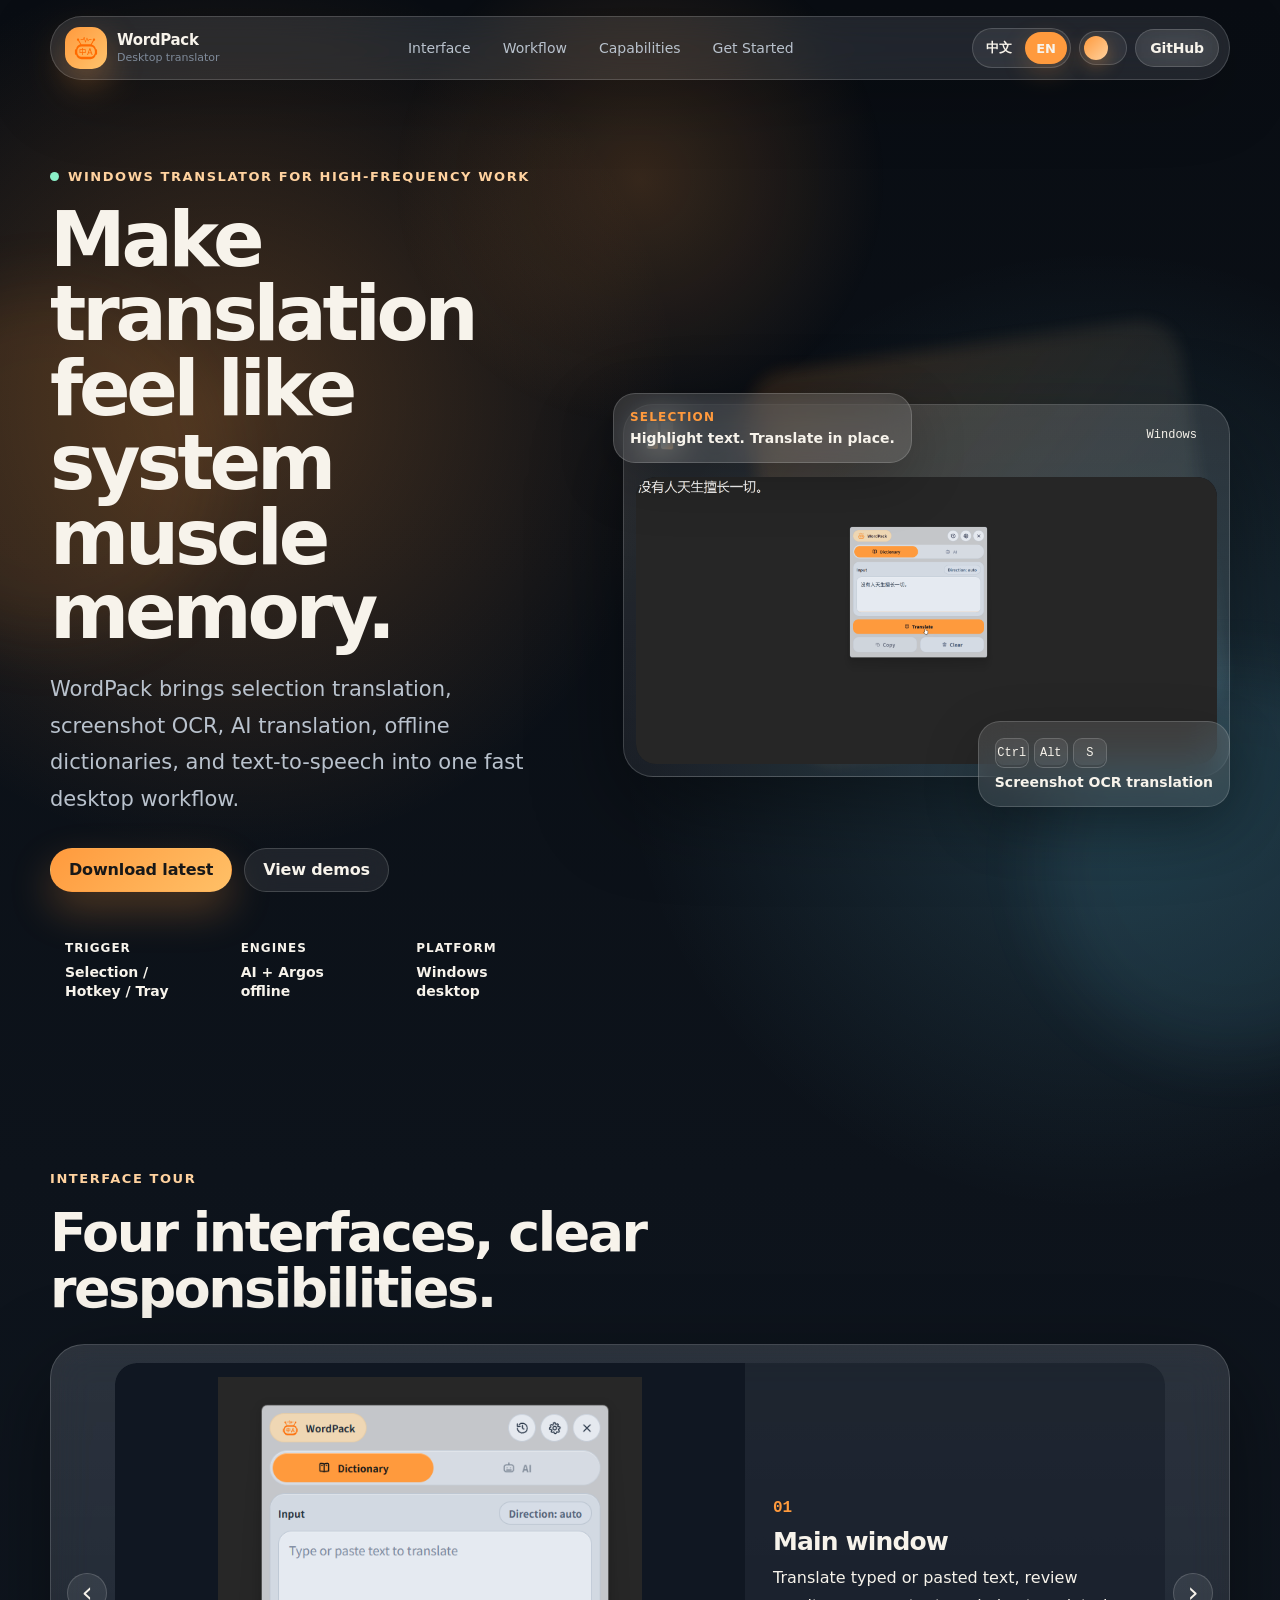
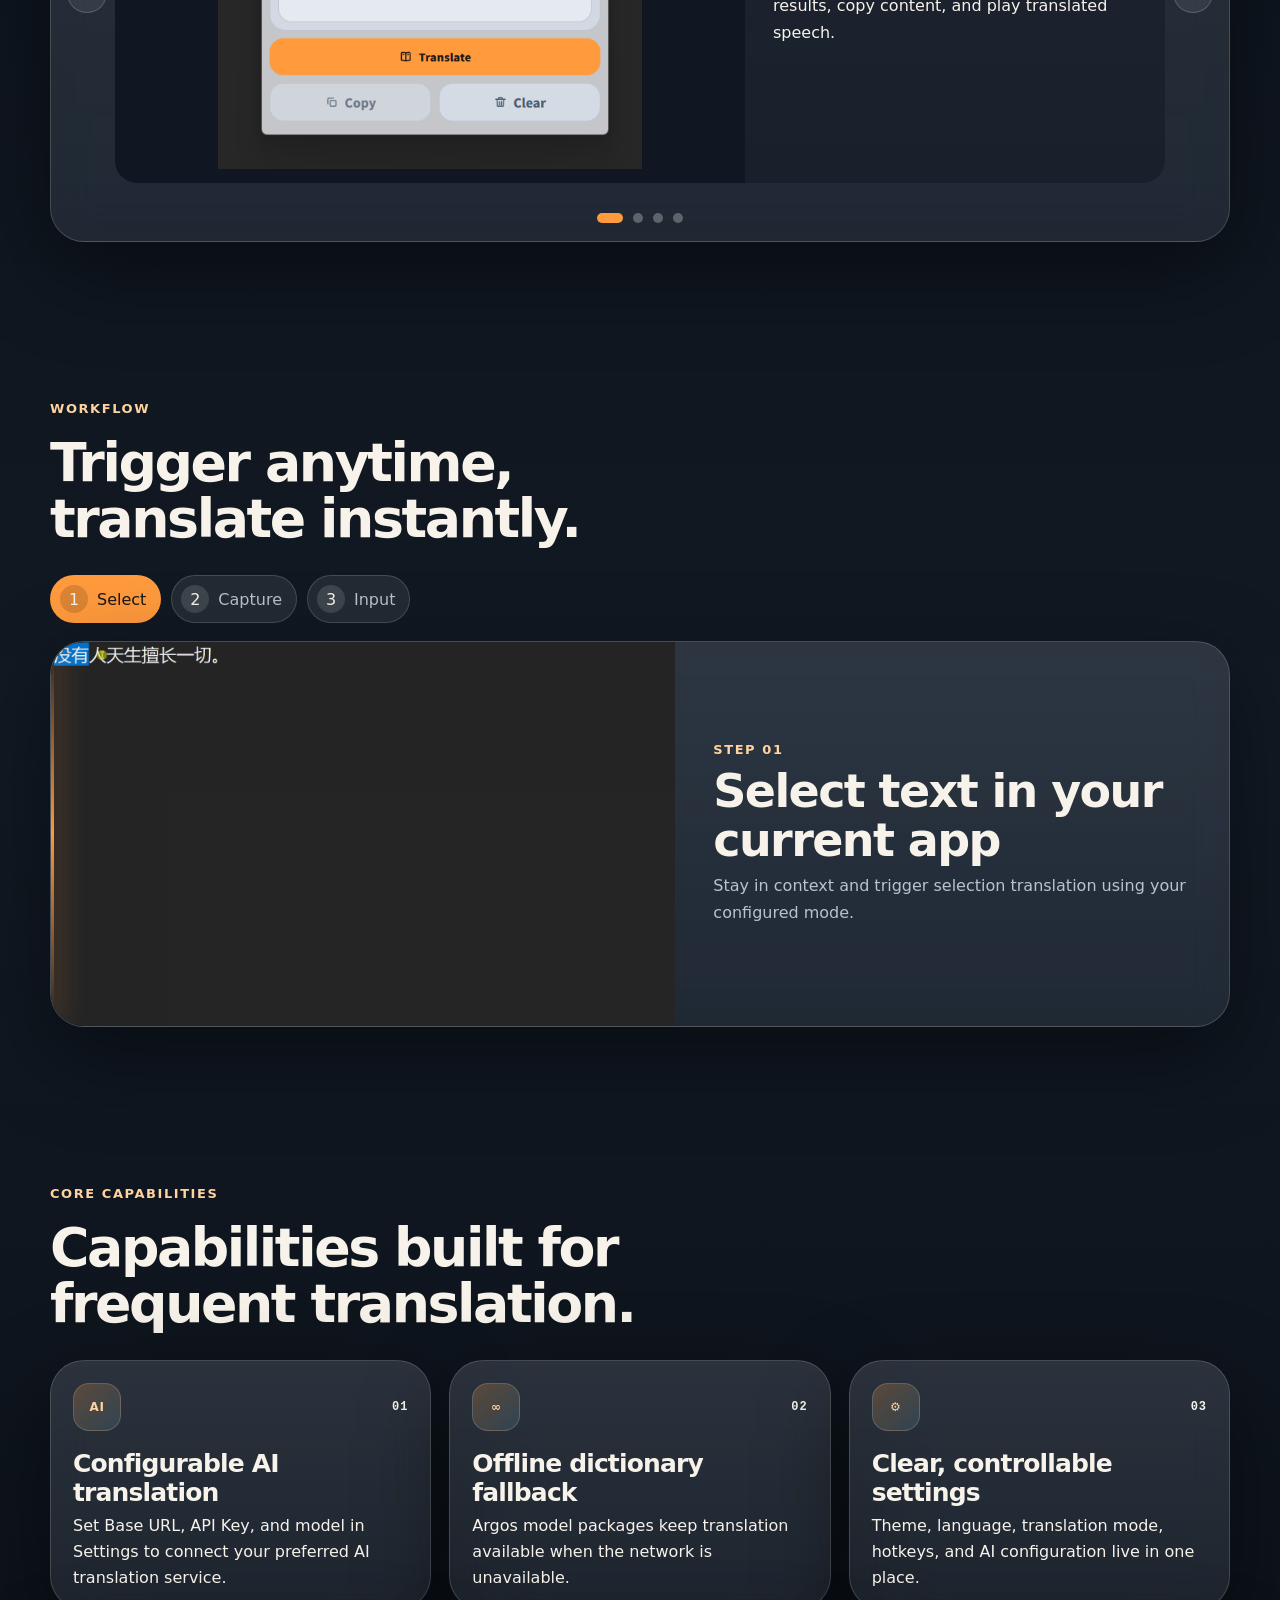
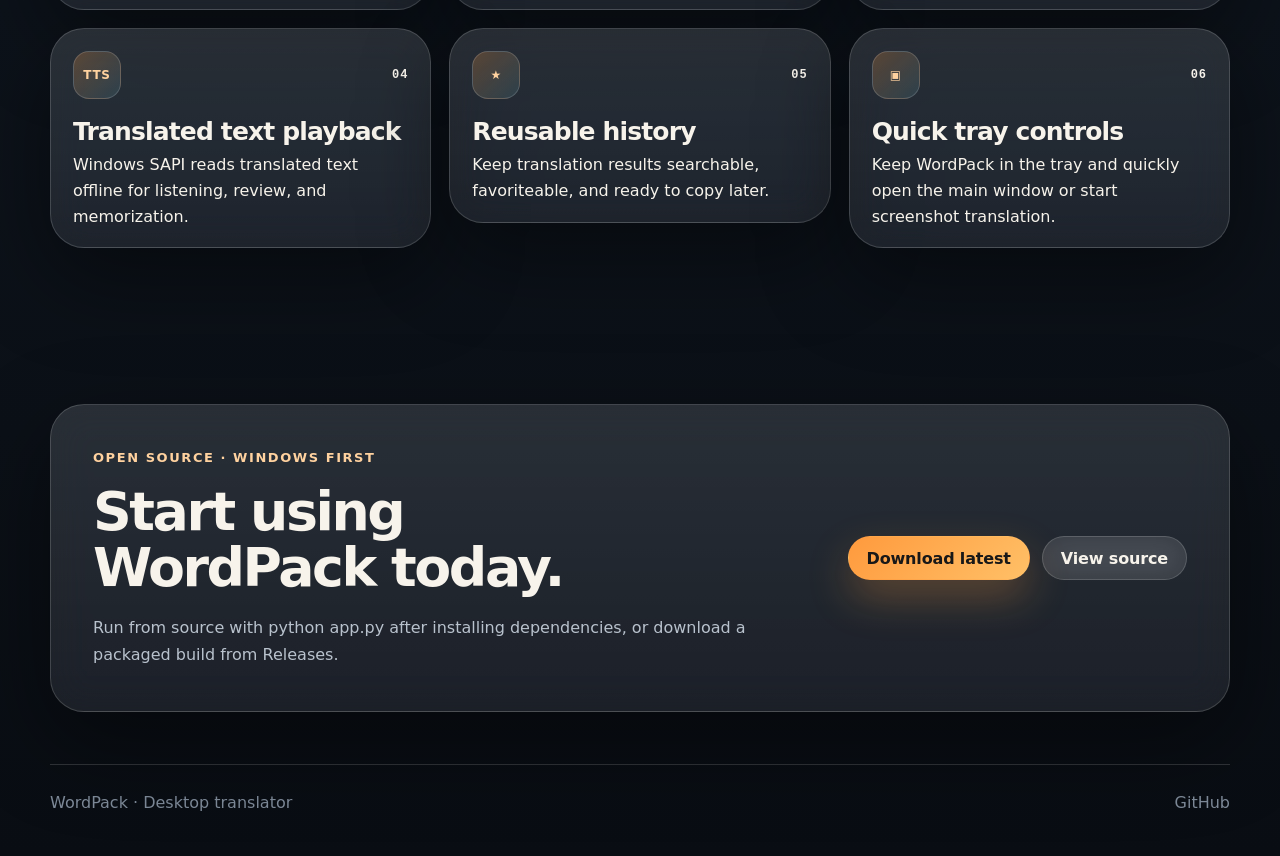
==== site/index.html @ af4aaa1e "feat: create site" ====
﻿<!DOCTYPE html>
<html lang="zh-CN">
  <head>
    <meta charset="UTF-8" />
    <meta name="viewport" content="width=device-width, initial-scale=1.0" />
    <meta name="description" content="WordPack 是一款为 Windows 高频使用场景打造的桌面翻译工具，支持划词、截图、AI、离线词典与语音播放。" />
    <title>WordPack 词小包｜Windows 高频翻译助手</title>
    <link rel="icon" href="./assets/app-icon.svg" type="image/svg+xml" />
    <link rel="stylesheet" href="./styles.css" />
  </head>
  <body>
    <div class="scroll-progress" aria-hidden="true"><span></span></div>
    <div class="ambient ambient-a" aria-hidden="true"></div>
    <div class="ambient ambient-b" aria-hidden="true"></div>
    <div class="cursor-glow" aria-hidden="true"></div>

    <header class="site-header" data-reveal>
      <a class="brand" href="#top" aria-label="WordPack home">
        <span class="brand-mark"><img src="./assets/app-icon.svg" alt="" /></span>
        <span class="brand-copy"><strong>WordPack</strong><small data-i18n="brand.subtitle">词小包</small></span>
      </a>
      <nav class="nav" aria-label="Primary navigation">
        <a href="#title-demo" data-i18n="nav.demo">演示</a>
        <a href="#title-workflow" data-i18n="nav.workflow">流程</a>
        <a href="#title-features" data-i18n="nav.features">功能</a>
        <a href="#title-download" data-i18n="nav.download">开始使用</a>
      </nav>
      <div class="header-actions">
        <div class="lang-switch" role="group" aria-label="Language switcher">
          <button class="lang-button active" type="button" data-lang="zh">中文</button>
          <button class="lang-button" type="button" data-lang="en">EN</button>
        </div>
        <button class="theme-toggle" type="button" aria-label="切换亮暗主题" aria-pressed="false"><span></span></button>
        <a class="button button-ghost" href="https://github.com/Gsource11/WordPack" target="_blank" rel="noreferrer">GitHub</a>
      </div>
    </header>

    <main id="top">
      <section class="hero section-shell">
        <div class="hero-copy" data-reveal>
          <div class="eyebrow"><span class="pulse-dot"></span><span data-i18n="hero.eyebrow">Windows 高频翻译助手</span></div>
          <h1 data-i18n="hero.title">把翻译变成系统级的肌肉记忆。</h1>
          <p class="hero-lead" data-i18n="hero.lead">WordPack 连接划词、截图 OCR、AI 翻译、离线词典和语音播放。无需打断当前工作流，在任何窗口里快速读懂外文内容。</p>
          <div class="hero-actions">
            <a class="button button-primary magnetic" href="https://github.com/Gsource11/WordPack/releases" target="_blank" rel="noreferrer" data-i18n="cta.download">下载最新版</a>
            <a class="button button-secondary magnetic" href="#title-demo" data-i18n="cta.demo">查看功能演示</a>
          </div>
          <dl class="hero-facts" aria-label="WordPack key facts">
            <div><dt data-i18n="hero.fact1.k">触发</dt><dd data-i18n="hero.fact1.v">划词 / 热键 / 托盘</dd></div>
            <div><dt data-i18n="hero.fact2.k">引擎</dt><dd data-i18n="hero.fact2.v">AI + Argos 离线</dd></div>
            <div><dt data-i18n="hero.fact3.k">平台</dt><dd data-i18n="hero.fact3.v">Windows 桌面</dd></div>
          </dl>
        </div>

        <div class="hero-stage windows-stage" data-reveal>
          <div class="windows-orbit" aria-hidden="true"></div>
          <article class="windows-device tilt-card" aria-label="WordPack Windows desktop preview">
            <div class="desktop-ribbon">
              <span class="win-mark" aria-hidden="true"><i></i><i></i><i></i><i></i></span>
              <em>Windows</em>
            </div>
            <div class="desktop-screen">
              <img src="./assets/demo-main-translate-en.gif" alt="WordPack input translation demo" data-i18n-attr="alt:images.mainTranslate" />
            </div>
          </article>
          <article class="floating-action action-select">
            <span data-i18n="hero.float1.k">Selection</span>
            <strong data-i18n="hero.float1.v">选中文字，就地翻译</strong>
          </article>
          <article class="floating-action action-capture">
            <div><kbd>Ctrl</kbd><kbd>Alt</kbd><kbd>S</kbd></div>
            <strong data-i18n="hero.float2.v">截图 OCR 翻译</strong>
          </article>
        </div>
      </section>

      <section id="demo" class="showcase section-shell">
        <div class="section-heading" data-reveal>
          <span class="eyebrow" data-i18n="demo.eyebrow">界面一览</span>
          <h2 id="title-demo" data-i18n="demo.title">四个界面，各司其职。</h2>
        </div>
        <div class="interface-carousel" data-reveal tabindex="0" aria-label="WordPack interface carousel">
          <button class="carousel-nav prev" type="button" aria-label="Previous slide">‹</button>
          <div class="carousel-viewport">
            <div class="carousel-track">
              <article class="carousel-slide">
                <img src="./assets/demo-main-en.png" alt="WordPack main window" data-i18n-attr="alt:images.mainWindow" loading="lazy" />
                <div class="interface-copy">
                  <span>01</span>
                  <h3 data-i18n="demo.main.title">主界面</h3>
                  <p data-i18n="demo.main.body">用于输入翻译、查看结果、复制内容和播放译文，是长文本处理的核心工作区。</p>
                </div>
              </article>
              <article class="carousel-slide">
                <img src="./assets/demo-history-en.png" alt="WordPack history window" data-i18n-attr="alt:images.history" loading="lazy" />
                <div class="interface-copy">
                  <span>02</span>
                  <h3 data-i18n="demo.history.title">历史界面</h3>
                  <p data-i18n="demo.history.body">保存已翻译内容，方便回看、收藏和复用。</p>
                </div>
              </article>
              <article class="carousel-slide">
                <img src="./assets/demo-settings-en.png" alt="WordPack settings panel" data-i18n-attr="alt:images.settings" loading="lazy" />
                <div class="interface-copy">
                  <span>03</span>
                  <h3 data-i18n="demo.settings.title">设置面板</h3>
                  <p data-i18n="demo.settings.body">集中管理主题、语言、热键、翻译模式和 AI 配置。</p>
                </div>
              </article>
              <article class="carousel-slide">
                <img src="./assets/demo-tray-en.png" alt="WordPack tray panel" data-i18n-attr="alt:images.tray" loading="lazy" />
                <div class="interface-copy">
                  <span>04</span>
                  <h3 data-i18n="demo.tray.title">托盘面板</h3>
                  <p data-i18n="demo.tray.body">常驻任务栏，提供主窗口、截图翻译和退出等快捷操作。</p>
                </div>
              </article>
            </div>
          </div>
          <button class="carousel-nav next" type="button" aria-label="Next slide">›</button>
          <div class="carousel-dots" role="tablist" aria-label="Interface slides">
            <button class="dot active" type="button" data-slide="0" aria-label="Slide 1"></button>
            <button class="dot" type="button" data-slide="1" aria-label="Slide 2"></button>
            <button class="dot" type="button" data-slide="2" aria-label="Slide 3"></button>
            <button class="dot" type="button" data-slide="3" aria-label="Slide 4"></button>
          </div>
        </div>
      </section>

      <section id="workflow" class="workflow section-shell">
        <div class="section-heading" data-reveal>
          <span class="eyebrow" data-i18n="workflow.eyebrow">工作流</span>
          <h2 id="title-workflow" data-i18n="workflow.title">随手触发，立即翻译。</h2>
        </div>
        <div class="timeline" data-reveal>
          <button class="step active" type="button" data-step="0"><span>1</span><strong data-i18n="workflow.step1">划词</strong></button>
          <button class="step" type="button" data-step="1"><span>2</span><strong data-i18n="workflow.step2">截图</strong></button>
          <button class="step" type="button" data-step="2"><span>3</span><strong data-i18n="workflow.step3">输入</strong></button>
        </div>
        <div class="workflow-panel" data-reveal>
          <div class="workflow-visual"><div class="scan-line"></div><img src="./assets/demo-selection-en.gif" alt="Selection translation workflow" data-i18n-attr="alt:images.selection" loading="lazy" /></div>
          <div class="workflow-copy" aria-live="polite">
            <span class="eyebrow">Step 01</span>
            <h3 data-i18n="workflow.cards.0.title">在当前应用里选中文本</h3>
            <p data-i18n="workflow.cards.0.body">保持阅读上下文不变，通过配置的方式触发划词翻译。</p>
          </div>
        </div>
      </section>

      <section id="features" class="features section-shell">
        <div class="section-heading compact" data-reveal>
          <span class="eyebrow" data-i18n="features.eyebrow">核心能力</span>
          <h2 id="title-features" data-i18n="features.title">高频翻译需要的能力，一次到位。</h2>
        </div>
        <div class="feature-grid">
          <article class="feature-tile" data-reveal>
            <div class="feature-top"><span class="icon-badge">AI</span><span class="feature-index">01</span></div>
            <h3 data-i18n="features.ai.title">可配置 AI 翻译</h3>
            <p data-i18n="features.ai.body">在设置中填写 Base URL、API Key 和模型，即可对接你偏好的 AI 翻译服务。</p>
          </article>
          <article class="feature-tile" data-reveal>
            <div class="feature-top"><span class="icon-badge">∞</span><span class="feature-index">02</span></div>
            <h3 data-i18n="features.offline.title">离线词典兜底</h3>
            <p data-i18n="features.offline.body">通过 Argos 模型包支持离线翻译，网络不可用时仍然可以继续阅读。</p>
          </article>
          <article class="feature-tile" data-reveal>
            <div class="feature-top"><span class="icon-badge">⚙</span><span class="feature-index">03</span></div>
            <h3 data-i18n="features.settings.title">设置项直观可控</h3>
            <p data-i18n="features.settings.body">主题、语言、翻译模式、热键和 AI 配置集中管理。</p>
          </article>
          <article class="feature-tile" data-reveal>
            <div class="feature-top"><span class="icon-badge">TTS</span><span class="feature-index">04</span></div>
            <h3 data-i18n="features.tts.title">译文语音播放</h3>
            <p data-i18n="features.tts.body">使用 Windows SAPI 离线朗读译文，帮助听读、复核和记忆。</p>
          </article>
          <article class="feature-tile" data-reveal>
            <div class="feature-top"><span class="icon-badge">★</span><span class="feature-index">05</span></div>
            <h3 data-i18n="features.history.title">历史记录可复用</h3>
            <p data-i18n="features.history.body">把翻译结果沉淀为可查找、可收藏、可复制的资料片段。</p>
          </article>
          <article class="feature-tile" data-reveal>
            <div class="feature-top"><span class="icon-badge">▣</span><span class="feature-index">06</span></div>
            <h3 data-i18n="features.tray.title">托盘快捷控制</h3>
            <p data-i18n="features.tray.body">常驻任务栏托盘，快速打开主窗口、截图翻译或调整使用状态。</p>
          </article>
        </div>
      </section>

      <section id="download" class="download section-shell" data-reveal>
        <div>
          <span class="eyebrow" data-i18n="download.eyebrow">开源 · Windows 优先</span>
          <h2 id="title-download" data-i18n="download.title">现在开始使用 WordPack。</h2>
          <p data-i18n="download.body">源码运行只需安装依赖并启动 python app.py；也可以在 Releases 中获取打包版本。</p>
        </div>
        <div class="download-actions">
          <a class="button button-primary magnetic" href="https://github.com/Gsource11/WordPack/releases" target="_blank" rel="noreferrer" data-i18n="cta.download">下载最新版</a>
          <a class="button button-secondary magnetic" href="https://github.com/Gsource11/WordPack" target="_blank" rel="noreferrer" data-i18n="cta.source">查看源码</a>
        </div>
      </section>
    </main>

    <footer class="site-footer">
      <span>WordPack · <span data-i18n="brand.subtitle">词小包</span></span>
      <a href="https://github.com/Gsource11/WordPack" target="_blank" rel="noreferrer">GitHub</a>
    </footer>

    <script src="./script.js"></script>
  </body>
</html>
---- site/styles.css ----
﻿:root {
  color-scheme: dark;
  --bg: #090d13;
  --bg-soft: #111923;
  --panel: rgba(255, 255, 255, 0.08);
  --panel-strong: rgba(255, 255, 255, 0.13);
  --stroke: rgba(255, 255, 255, 0.16);
  --stroke-strong: rgba(255, 255, 255, 0.28);
  --text: #f7f3eb;
  --muted: #b9c2cd;
  --subtle: #7f8b9a;
  --accent: #ff9a3d;
  --accent-2: #ffd29f;
  --cyan: #73dcff;
  --green: #8bf0c8;
  --shadow: 0 30px 90px rgba(0, 0, 0, 0.42);
  --radius-xl: 34px;
  --radius-lg: 24px;
  --radius-md: 18px;
  --font-ui: Inter, ui-sans-serif, system-ui, -apple-system, BlinkMacSystemFont, "Segoe UI", "PingFang SC", "Microsoft YaHei UI", sans-serif;
  --font-mono: "JetBrains Mono", "SFMono-Regular", Consolas, monospace;
}

body.theme-light {
  color-scheme: light;
  --bg: #f2f3f0;
  --bg-soft: #e8eef5;
  --panel: rgba(255, 255, 255, 0.78);
  --panel-strong: rgba(255, 255, 255, 0.94);
  --stroke: rgba(16, 24, 39, 0.12);
  --stroke-strong: rgba(16, 24, 39, 0.2);
  --text: #16202c;
  --muted: #526173;
  --subtle: #758295;
  --shadow: 0 30px 90px rgba(28, 42, 58, 0.18);
}

* { box-sizing: border-box; }
html { scroll-behavior: smooth; }
body {
  margin: 0;
  min-width: 320px;
  background:
    radial-gradient(circle at 18% 10%, rgba(255, 154, 61, 0.24), transparent 28rem),
    radial-gradient(circle at 86% 18%, rgba(115, 220, 255, 0.18), transparent 30rem),
    linear-gradient(180deg, var(--bg), var(--bg-soft) 58%, var(--bg));
  color: var(--text);
  font-family: var(--font-ui);
  overflow-x: hidden;
}

a { color: inherit; text-decoration: none; }
img { display: block; max-width: 100%; }
button { font: inherit; }
code, kbd { font-family: var(--font-mono); }

/* Avoid browser default tap flash on touch devices */
a, button {
  -webkit-tap-highlight-color: transparent;
}

.noise {
  position: fixed;
  inset: 0;
  pointer-events: none;
  z-index: 50;
  opacity: 0.12;
  background-image: url("data:image/svg+xml,%3Csvg viewBox='0 0 180 180' xmlns='http://www.w3.org/2000/svg'%3E%3Cfilter id='n'%3E%3CfeTurbulence type='fractalNoise' baseFrequency='.8' numOctaves='4' stitchTiles='stitch'/%3E%3C/filter%3E%3Crect width='180' height='180' filter='url(%23n)' opacity='.45'/%3E%3C/svg%3E");
  mix-blend-mode: overlay;
}

.cursor-glow {
  position: fixed;
  width: 32rem;
  height: 32rem;
  left: var(--x, 50%);
  top: var(--y, 20%);
  transform: translate(-50%, -50%);
  border-radius: 50%;
  background: radial-gradient(circle, rgba(255, 154, 61, 0.18), transparent 68%);
  pointer-events: none;
  z-index: -1;
  transition: opacity 180ms ease;
}

.site-header {
  position: sticky;
  top: 16px;
  z-index: 20;
  width: min(1180px, calc(100% - 32px));
  margin: 16px auto 0;
  padding: 10px;
  display: flex;
  align-items: center;
  justify-content: space-between;
  gap: 18px;
  border: 1px solid var(--stroke);
  border-radius: 999px;
  background: color-mix(in srgb, var(--panel-strong) 78%, transparent);
  box-shadow: 0 18px 70px rgba(0, 0, 0, 0.22);
  backdrop-filter: blur(22px) saturate(160%);
}

.brand, .header-actions, .nav, .trust-row, .hero-actions, .download-actions { display: flex; align-items: center; }
.brand { gap: 10px; padding: 0 10px 0 4px; }
.brand-mark {
  width: 42px;
  height: 42px;
  display: grid;
  place-items: center;
  border-radius: 15px;
  background: linear-gradient(135deg, var(--accent), #ffc46d);
  box-shadow: 0 14px 34px rgba(255, 154, 61, 0.34);
}
.brand-mark img { width: 28px; height: 28px; }
.brand-copy { display: grid; line-height: 1.05; }
.brand-copy strong { font-size: 15px; letter-spacing: -0.02em; }
.brand-copy small { color: var(--subtle); font-size: 11px; margin-top: 3px; }
.nav { gap: 4px; }
.nav a {
  padding: 10px 14px;
  border-radius: 999px;
  color: var(--muted);
  font-size: 14px;
  transition: color 180ms ease, background 180ms ease;
}
.nav a:hover { color: var(--text); background: var(--panel); }
.header-actions { gap: 8px; }

.theme-toggle {
  width: 48px;
  height: 34px;
  border: 1px solid var(--stroke);
  border-radius: 999px;
  background: var(--panel);
  cursor: pointer;
  padding: 4px;
}
.theme-toggle span {
  display: block;
  width: 24px;
  height: 24px;
  border-radius: 50%;
  background: linear-gradient(135deg, var(--accent), var(--accent-2));
  box-shadow: 0 6px 18px rgba(255, 154, 61, 0.35);
  transition: transform 260ms cubic-bezier(.2,.8,.2,1);
}
body.theme-light .theme-toggle span { transform: translateX(14px); }

.button {
  min-height: 44px;
  display: inline-flex;
  align-items: center;
  justify-content: center;
  gap: 8px;
  padding: 0 18px;
  border-radius: 999px;
  border: 1px solid var(--stroke);
  color: var(--text);
  font-weight: 750;
  letter-spacing: -0.01em;
  transition: transform 180ms ease, box-shadow 180ms ease, border-color 180ms ease, background 180ms ease;
}
.button:hover { transform: translateY(-2px); border-color: var(--stroke-strong); }
.button:focus-visible, .step:focus-visible, .theme-toggle:focus-visible { outline: 3px solid rgba(255, 154, 61, 0.42); outline-offset: 3px; }
.button-primary {
  background: linear-gradient(135deg, var(--accent), #ffc067);
  color: #181818;
  border-color: transparent;
  box-shadow: 0 18px 42px rgba(255, 154, 61, 0.28);
}
.button-secondary, .button-ghost { background: var(--panel); backdrop-filter: blur(16px); }
.button-ghost { min-height: 38px; padding-inline: 14px; font-size: 14px; }

.section-shell { width: min(1180px, calc(100% - 32px)); margin: 0 auto; }
.hero {
  min-height: calc(100vh - 76px);
  padding: 86px 0 74px;
  display: grid;
  grid-template-columns: minmax(0, 0.92fr) minmax(420px, 1.08fr);
  align-items: center;
  gap: 56px;
}
.eyebrow {
  display: inline-flex;
  align-items: center;
  gap: 9px;
  color: var(--accent-2);
  font-size: 13px;
  font-weight: 800;
  text-transform: uppercase;
  letter-spacing: 0.12em;
}
body.theme-light .eyebrow { color: #a75611; }
.pulse-dot {
  width: 9px;
  height: 9px;
  border-radius: 50%;
  background: var(--green);
  box-shadow: 0 0 0 0 rgba(139, 240, 200, 0.6);
  animation: pulse 2.1s infinite;
}
.hero h1, .section-heading h2, .download h2 {
  margin: 18px 0;
  font-size: clamp(44px, 8vw, 96px);
  line-height: 0.91;
  letter-spacing: -0.075em;
}
.hero-lead {
  max-width: 640px;
  color: var(--muted);
  font-size: clamp(17px, 2vw, 21px);
  line-height: 1.75;
}
.hero-actions { gap: 12px; margin-top: 30px; flex-wrap: wrap; }
.trust-row { gap: 10px; margin-top: 28px; flex-wrap: wrap; }
.trust-row span, .logo-strip span {
  color: var(--muted);
  border: 1px solid var(--stroke);
  border-radius: 999px;
  background: var(--panel);
  padding: 9px 13px;
  font-size: 13px;
}

.hero-stage { position: relative; min-height: 560px; perspective: 1400px; }
.product-window {
  position: relative;
  z-index: 2;
  overflow: hidden;
  border: 1px solid var(--stroke-strong);
  border-radius: 31px;
  background: rgba(12, 17, 24, 0.76);
  box-shadow: var(--shadow);
  transform-style: preserve-3d;
}
.window-bar {
  height: 46px;
  display: flex;
  align-items: center;
  gap: 8px;
  padding: 0 18px;
  border-bottom: 1px solid var(--stroke);
  background: color-mix(in srgb, var(--panel-strong) 65%, transparent);
}
.window-bar span { width: 10px; height: 10px; border-radius: 50%; background: #ff6b5f; }
.window-bar span:nth-child(2) { background: #ffd166; }
.window-bar span:nth-child(3) { background: #5de39a; }
.window-bar strong { margin-left: auto; color: var(--muted); font-size: 12px; letter-spacing: .08em; text-transform: uppercase; }
.product-window img { width: 100%; filter: saturate(1.08) contrast(1.02); }
.orb { position: absolute; border-radius: 50%; filter: blur(2px); opacity: .75; animation: float 7s ease-in-out infinite; }
.orb-one { width: 190px; height: 190px; right: -30px; top: 10px; background: radial-gradient(circle, var(--accent), transparent 65%); }
.orb-two { width: 240px; height: 240px; left: -60px; bottom: 30px; background: radial-gradient(circle, var(--cyan), transparent 65%); animation-delay: -2.4s; }
.floating-card {
  position: absolute;
  z-index: 3;
  max-width: 230px;
  padding: 16px;
  border: 1px solid var(--stroke);
  border-radius: 22px;
  background: color-mix(in srgb, var(--panel-strong) 82%, transparent);
  box-shadow: 0 18px 55px rgba(0, 0, 0, 0.24);
  backdrop-filter: blur(18px);
  animation: float 6s ease-in-out infinite;
}
.floating-card p { margin: 6px 0 0; color: var(--muted); font-size: 13px; line-height: 1.45; }
.card-selection { left: -18px; top: 70px; }
.card-hotkey { right: 8px; bottom: 52px; animation-delay: -1.8s; }
kbd {
  display: inline-grid;
  place-items: center;
  min-width: 34px;
  height: 30px;
  margin-right: 5px;
  border-radius: 9px;
  border: 1px solid var(--stroke);
  background: var(--panel);
  color: var(--text);
  font-size: 12px;
  box-shadow: inset 0 -2px 0 rgba(0,0,0,.16);
}

.logo-strip {
  display: flex;
  justify-content: center;
  gap: 12px;
  flex-wrap: wrap;
  padding: 8px 0 82px;
}

.showcase, .features, .workflow, .download { padding: 78px 0; }
.section-heading { max-width: 760px; margin-bottom: 28px; }
.section-heading.compact { max-width: 850px; }
.section-heading h2, .download h2 { font-size: clamp(34px, 5vw, 62px); line-height: .98; letter-spacing: -0.055em; }

.demo-grid {
  display: grid;
  grid-template-columns: 1.12fr .88fr;
  gap: 18px;
}
.demo-card, .bento-card, .workflow-panel, .download {
  border: 1px solid var(--stroke);
  border-radius: var(--radius-xl);
  background: linear-gradient(180deg, var(--panel-strong), var(--panel));
  box-shadow: var(--shadow);
  backdrop-filter: blur(20px) saturate(140%);
}
.demo-card {
  min-height: 360px;
  overflow: hidden;
  display: flex;
  flex-direction: column;
}
.demo-card.large { grid-row: span 2; }
.demo-copy { padding: 26px; }
.demo-copy span { color: var(--accent); font-family: var(--font-mono); font-weight: 900; }
.demo-copy h3, .bento-card h3, .workflow-copy h3 { margin: 10px 0 8px; font-size: 25px; letter-spacing: -0.035em; }
.demo-copy p, .bento-card p, .workflow-copy p, .download p { color: var(--muted); line-height: 1.7; margin: 0; }
.demo-card img { margin-top: auto; width: 100%; border-top: 1px solid var(--stroke); }
.demo-card:not(.large) img { min-height: 170px; object-fit: cover; object-position: top left; }

.bento-grid {
  display: grid;
  grid-template-columns: repeat(4, 1fr);
  gap: 18px;
}
.bento-card {
  min-height: 260px;
  padding: 26px;
  position: relative;
  overflow: hidden;
  transition: transform 240ms ease, border-color 240ms ease;
}
.bento-card:hover { transform: translateY(-5px); border-color: rgba(255, 154, 61, .42); }
.bento-card::after {
  content: "";
  position: absolute;
  inset: auto -24px -50px auto;
  width: 150px;
  height: 150px;
  border-radius: 50%;
  background: radial-gradient(circle, rgba(255,154,61,.22), transparent 68%);
}
.accent-card, .image-card, .wide { grid-column: span 2; }
.tall { grid-row: span 2; }
.wide { min-height: 220px; }
.icon-badge {
  width: 48px;
  height: 48px;
  display: inline-grid;
  place-items: center;
  border-radius: 16px;
  background: linear-gradient(135deg, rgba(255,154,61,.24), rgba(115,220,255,.12));
  color: var(--accent-2);
  border: 1px solid var(--stroke);
  font-weight: 900;
}
.image-card { padding: 0; display: grid; grid-template-columns: 1.2fr .8fr; align-items: center; }
.image-card img { height: 100%; object-fit: cover; border-right: 1px solid var(--stroke); }
.image-card div { padding: 26px; }
.key-stack { position: absolute; left: 26px; bottom: 26px; display: flex; flex-wrap: wrap; gap: 8px; }

.timeline { display: flex; gap: 10px; flex-wrap: wrap; margin-bottom: 18px; }
.step {
  border: 1px solid var(--stroke);
  background: var(--panel);
  color: var(--muted);
  border-radius: 999px;
  padding: 9px 14px 9px 9px;
  cursor: pointer;
  display: inline-flex;
  align-items: center;
  gap: 9px;
  transition: color 180ms ease, background 180ms ease, transform 180ms ease;
}
.step:hover { transform: translateY(-2px); color: var(--text); }
.step span { width: 28px; height: 28px; display: grid; place-items: center; border-radius: 50%; background: var(--panel-strong); color: var(--text); }
.step.active { color: #181818; background: var(--accent); border-color: transparent; }
.step.active span { background: rgba(0,0,0,.14); }
.workflow-panel { display: grid; grid-template-columns: 1fr .8fr; overflow: hidden; }
.workflow-visual { position: relative; min-height: 380px; background: #101722; overflow: hidden; }
.workflow-visual img { width: 100%; height: 100%; object-fit: cover; opacity: .94; }
.scan-line {
  position: absolute;
  z-index: 2;
  inset: 0 auto 0 0;
  width: 3px;
  background: linear-gradient(180deg, transparent, var(--accent), transparent);
  box-shadow: 0 0 28px var(--accent);
  animation: scan 3.4s ease-in-out infinite;
}
.workflow-copy { padding: 38px; align-self: center; }
.workflow-copy h3 { font-size: clamp(28px, 4vw, 46px); line-height: 1.05; }
.workflow-copy.is-changing { animation: softIn 360ms ease both; }

.download {
  display: flex;
  align-items: center;
  justify-content: space-between;
  gap: 28px;
  padding: 42px;
  margin-bottom: 52px;
}
.download.section-shell { margin-top: 78px; }
.download > div:first-child { max-width: 720px; }
.download-actions { gap: 12px; flex-wrap: wrap; justify-content: flex-end; }
@media (max-width: 720px) { .download.section-shell { margin-top: 58px; } }
.site-footer {
  width: min(1180px, calc(100% - 32px));
  margin: 0 auto;
  padding: 28px 0 44px;
  display: flex;
  justify-content: space-between;
  color: var(--subtle);
  border-top: 1px solid var(--stroke);
}

[data-reveal] { opacity: 0; transform: translateY(24px); transition: opacity 700ms ease, transform 700ms cubic-bezier(.2,.8,.2,1); }
[data-reveal].is-visible { opacity: 1; transform: translateY(0); }

@keyframes pulse { 70% { box-shadow: 0 0 0 12px rgba(139,240,200,0); } 100% { box-shadow: 0 0 0 0 rgba(139,240,200,0); } }
@keyframes float { 50% { transform: translate3d(0, -16px, 0); } }
@keyframes scan { 0%, 100% { transform: translateX(14px); opacity: .45; } 50% { transform: translateX(620px); opacity: 1; } }
@keyframes softIn { from { opacity: .35; transform: translateY(8px); } to { opacity: 1; transform: translateY(0); } }

@media (max-width: 980px) {
  .nav { display: none; }
  .hero { grid-template-columns: 1fr; padding-top: 58px; }
  .hero-stage { min-height: auto; }
  .demo-grid, .workflow-panel { grid-template-columns: 1fr; }
  .bento-grid { grid-template-columns: repeat(2, 1fr); }
  .download { align-items: flex-start; flex-direction: column; }
}

@media (max-width: 680px) {
  .site-header { top: 8px; width: calc(100% - 18px); border-radius: 24px; }
  .brand-copy small, .button-ghost { display: none; }
  .hero { padding-top: 44px; gap: 28px; }
  .hero h1 { font-size: clamp(42px, 15vw, 64px); }
  .floating-card { position: relative; inset: auto; margin-top: 12px; max-width: none; }
  .hero-stage { display: grid; }
  .card-selection { order: 2; }
  .card-hotkey { order: 3; }
  .bento-grid { grid-template-columns: 1fr; }
  .accent-card, .image-card, .wide, .tall { grid-column: auto; grid-row: auto; }
  .image-card { grid-template-columns: 1fr; }
  .image-card img { border-right: 0; border-bottom: 1px solid var(--stroke); }
  .download { padding: 26px; }
  .site-footer { flex-direction: column; gap: 10px; }
}

@media (prefers-reduced-motion: reduce) {
  *, *::before, *::after { animation-duration: .001ms !important; animation-iteration-count: 1 !important; scroll-behavior: auto !important; transition-duration: .001ms !important; }
  .cursor-glow { display: none; }
}

/* Refined bilingual site layer */
.ambient{position:fixed;z-index:-2;border-radius:999px;filter:blur(34px);opacity:.62;pointer-events:none}.ambient-a{width:22rem;height:22rem;left:-8rem;top:18rem;background:rgba(255,154,61,.18)}.ambient-b{width:24rem;height:24rem;right:-9rem;top:42rem;background:rgba(114,215,255,.14)}
.lang-switch{display:flex;gap:3px;padding:3px;border:1px solid var(--stroke-soft,var(--stroke));border-radius:999px;background:var(--panel-muted,var(--panel))}.lang-button{min-width:42px;height:32px;padding:0 10px;border:0;border-radius:999px;background:transparent;color:var(--text-2);font-size:13px;font-weight:800;cursor:pointer}.lang-button.active{background:var(--accent);color:var(--accent-text);box-shadow:0 8px 24px rgba(255,154,61,.22)}
.hero-facts{margin:34px 0 0;display:grid;grid-template-columns:repeat(3,minmax(0,1fr));gap:10px}.hero-facts div{min-height:82px;padding:15px;border:1px solid var(--stroke-soft);border-radius:18px;background:var(--panel-muted)}.hero-facts dt{color:var(--text-3);font-size:12px;font-weight:850;text-transform:uppercase;letter-spacing:.08em}.hero-facts dd{margin:8px 0 0;color:var(--text-1);font-size:14px;font-weight:800;line-height:1.35}
.mini-panel{position:absolute;z-index:3;display:grid;gap:6px;padding:16px;border:1px solid var(--stroke);border-radius:22px;background:color-mix(in srgb,var(--panel-strong) 88%,transparent);box-shadow:0 18px 55px rgba(0,0,0,.22);backdrop-filter:blur(18px);animation:float 6s ease-in-out infinite}.mini-panel span{color:var(--accent);font-size:12px;font-weight:900;letter-spacing:.1em;text-transform:uppercase}.mini-panel strong{font-size:14px}.mini-selection{left:-18px;top:64px}.mini-hotkey{right:8px;bottom:42px;animation-delay:-1.7s}
.demo-grid{grid-template-columns:minmax(0,1.08fr) minmax(0,.92fr);grid-template-areas:"selection screenshot" "selection input"}.selection-demo{grid-area:selection}.screenshot-demo{grid-area:screenshot}.input-demo{grid-area:input}.demo-card:not(.selection-demo) img{min-height:172px;object-fit:cover;object-position:top left}
.step strong{font:inherit}.workflow-visual img{object-position:top left}.section-heading h2{max-width:13.5ch}.hero h1{max-width:10.8ch}.site-header{backdrop-filter:blur(22px) saturate(155%)}
@media (max-width:720px){.brand-copy small,.button-ghost,.theme-toggle{display:none}.hero-facts{grid-template-columns:1fr}.mini-panel{position:relative;inset:auto;margin-top:12px}.hero-stage{display:grid}.mini-selection{order:2}.mini-hotkey{order:3}.header-actions{margin-left:auto}.lang-button{min-width:38px}.workflow-visual{min-height:300px}}

/* Product-grade section refinements */
.demo-grid{align-items:stretch}.demo-card{min-height:0}.selection-demo{display:grid;grid-template-rows:auto 1fr}.selection-demo .demo-copy{padding-bottom:18px}.selection-demo img{height:100%;min-height:0;object-fit:cover;object-position:top left}.demo-card:not(.selection-demo){display:grid;grid-template-columns:minmax(220px,.92fr) minmax(240px,1.08fr);align-items:stretch}.demo-card:not(.selection-demo) .demo-copy{display:flex;flex-direction:column;justify-content:center}.demo-card:not(.selection-demo) img{height:100%;min-height:260px;border-top:0;border-left:1px solid var(--stroke);object-fit:cover;object-position:top left}
.feature-grid{display:grid;grid-template-columns:repeat(3,minmax(0,1fr));gap:18px}.feature-tile{min-height:270px;padding:26px;display:flex;flex-direction:column;align-items:stretch;border:1px solid var(--stroke);border-radius:var(--radius-xl);background:linear-gradient(180deg,var(--panel-strong),var(--panel));box-shadow:var(--shadow);backdrop-filter:blur(20px) saturate(140%);transition:transform 220ms ease,border-color 220ms ease}.feature-tile:hover{transform:translateY(-4px);border-color:rgba(255,154,61,.38)}.feature-top{display:flex;align-items:center;justify-content:space-between;margin-bottom:auto}.feature-index{font-family:var(--font-mono);font-size:12px;font-weight:900;color:var(--text-3);letter-spacing:.08em}.feature-tile h3{margin:34px 0 10px;font-size:25px;letter-spacing:-.034em}.feature-tile p{margin:0;color:var(--text-2);line-height:1.72}.feature-tile .icon-badge{margin:0}
.workflow-visual img{object-fit:contain;background:#101722}.workflow-panel{align-items:stretch}.workflow-copy{min-height:360px;display:flex;flex-direction:column;justify-content:center}
@media (max-width:1020px){.demo-card:not(.selection-demo){grid-template-columns:1fr}.demo-card:not(.selection-demo) img{border-left:0;border-top:1px solid var(--stroke)}.selection-demo img{height:auto}.feature-grid{grid-template-columns:repeat(2,minmax(0,1fr))}.workflow-copy{min-height:auto}}
@media (max-width:720px){.feature-grid{grid-template-columns:1fr}.feature-tile{min-height:230px}.demo-card:not(.selection-demo) img{min-height:210px}}

/* Interface carousel + feature spacing refinement */
.interface-carousel{position:relative;border:1px solid var(--stroke);border-radius:var(--radius-xl);background:linear-gradient(180deg,var(--panel-strong),var(--panel));box-shadow:var(--shadow);backdrop-filter:blur(20px) saturate(140%);padding:18px 64px 58px;overflow:hidden}
.carousel-viewport{overflow:hidden;border-radius:22px}
.carousel-track{display:flex;transition:transform 420ms cubic-bezier(.2,.8,.2,1);will-change:transform}
.carousel-slide{min-width:100%;display:grid;grid-template-columns:minmax(0,1.2fr) minmax(300px,.8fr);align-items:stretch;background:rgba(16,23,34,.42);border:1px solid var(--stroke-soft);border-radius:22px;overflow:hidden}
.carousel-slide img{width:100%;height:100%;min-height:360px;object-fit:cover;object-position:top left}
.carousel-slide .interface-copy{display:flex;flex-direction:column;justify-content:center;padding:28px}
.carousel-nav{position:absolute;top:50%;transform:translateY(-50%);width:40px;height:40px;border-radius:50%;border:1px solid var(--stroke);background:var(--panel);color:var(--text);font-size:28px;line-height:1;display:grid;place-items:center;cursor:pointer;z-index:2}
.carousel-nav.prev{left:16px}
.carousel-nav.next{right:16px}
.carousel-nav:hover{border-color:var(--stroke-strong);background:var(--panel-strong)}
.carousel-dots{position:absolute;left:0;right:0;bottom:18px;display:flex;justify-content:center;gap:10px}
.carousel-dots .dot{width:10px;height:10px;border-radius:50%;border:0;background:rgba(255,255,255,.28);cursor:pointer;padding:0}
.carousel-dots .dot.active{width:26px;border-radius:999px;background:var(--accent)}
body.theme-light .carousel-dots .dot{background:rgba(22,32,44,.35);box-shadow:0 0 0 1px rgba(22,32,44,.12)}
body.theme-light .carousel-dots .dot.active{background:#ff9a3d;box-shadow:0 0 0 1px rgba(130,74,20,.35),0 0 0 3px rgba(255,154,61,.2)}

.feature-top{margin-bottom:12px}
.feature-tile h3{margin:10px 0 8px}

@media (max-width:1020px){
  .interface-carousel{padding:16px 54px 52px}
  .carousel-slide{grid-template-columns:1fr}
  .carousel-slide img{min-height:290px;max-height:360px}
}

@media (max-width:720px){
  .interface-carousel{padding:12px 44px 48px}
  .carousel-slide img{min-height:220px;max-height:300px}
  .carousel-slide .interface-copy{padding:18px}
  .carousel-nav{width:34px;height:34px;font-size:24px}
  .carousel-nav.prev{left:8px}
  .carousel-nav.next{right:8px}
}


/* Advanced reading rhythm and Windows-first hero */
:root{--hero-title:clamp(42px,6vw,76px);--section-title:clamp(30px,4.2vw,54px);--scroll-ease:cubic-bezier(.2,.8,.2,1)}
html{scroll-padding-top:96px}.scroll-progress{position:fixed;top:0;left:0;right:0;height:3px;z-index:60;background:transparent}.scroll-progress span{display:block;width:100%;height:100%;transform:scaleX(0);transform-origin:left;background:linear-gradient(90deg,var(--accent),#ffd29f,var(--cyan));box-shadow:0 0 24px rgba(255,154,61,.45);will-change:transform}
.hero{position:relative}.hero h1{font-size:var(--hero-title);line-height:.98;letter-spacing:-.055em;max-width:11.5ch}.section-heading h2,.download h2{font-size:var(--section-title);line-height:1.04;letter-spacing:-.045em;max-width:16ch}.hero-lead{max-width:620px}
.section-heading h2[id],.download h2[id]{scroll-margin-top:120px}
.windows-stage{min-height:560px;display:grid;align-items:center}.windows-orbit{position:absolute;inset:6% 4% auto auto;width:72%;aspect-ratio:1.1;border-radius:42px;background:linear-gradient(135deg,rgba(255,154,61,.2),rgba(114,215,255,.1));filter:blur(8px);opacity:.75;transform:rotate(-8deg)}.windows-device{position:relative;z-index:2;overflow:hidden;border:1px solid var(--stroke);border-radius:30px;background:linear-gradient(180deg,rgba(255,255,255,.12),rgba(255,255,255,.06));box-shadow:var(--shadow);padding:12px;transition:transform 240ms var(--scroll-ease)}.desktop-ribbon{height:48px;display:flex;align-items:center;gap:12px;padding:0 10px 12px;border-bottom:1px solid var(--stroke-soft);color:var(--text-2)}.desktop-ribbon strong{font-size:13px;letter-spacing:.02em}.desktop-ribbon em{margin-left:auto;font-style:normal;font-family:var(--font-mono);font-size:12px;color:var(--text-3);padding:7px 10px;border:1px solid var(--stroke-soft);border-radius:999px;background:var(--panel-muted)}.win-mark{width:27px;height:27px;display:grid;grid-template-columns:1fr 1fr;gap:3px;transform:perspective(80px) rotateY(-12deg)}.win-mark i{display:block;background:linear-gradient(135deg,#4fb7ff,#ff9a3d);border-radius:2px}.desktop-screen{overflow:hidden;border-radius:20px;margin-top:12px;background:#101722}.desktop-screen img{width:100%;height:auto}.floating-action{position:absolute;z-index:3;display:grid;gap:6px;padding:16px;border:1px solid var(--stroke);border-radius:22px;background:color-mix(in srgb,var(--panel-strong) 88%,transparent);box-shadow:0 18px 55px rgba(0,0,0,.22);backdrop-filter:blur(18px);animation:float 6s ease-in-out infinite}.floating-action span{color:var(--accent);font-size:12px;font-weight:900;letter-spacing:.1em;text-transform:uppercase}.floating-action strong{font-size:14px}.action-select{left:-10px;top:82px}.action-capture{right:0;bottom:64px;animation-delay:-1.7s}
.window-bar,.product-window,.mini-panel{display:none}.demo-card,.feature-tile,.workflow-panel,.download{transition:transform 260ms var(--scroll-ease),border-color 260ms var(--scroll-ease),box-shadow 260ms var(--scroll-ease)}.demo-card:hover,.feature-tile:hover{box-shadow:0 34px 95px rgba(0,0,0,.42)}[data-reveal]{transform:translateY(28px) scale(.985)}[data-reveal].is-visible{transform:translateY(0) scale(1)}
@media (max-width:1020px){.windows-stage{min-height:auto}.windows-orbit{width:62%;right:10%;top:4%}.hero h1{max-width:12.5ch}}
@media (max-width:720px){:root{--hero-title:clamp(40px,12vw,58px);--section-title:clamp(30px,9vw,44px)}.windows-device{padding:8px;border-radius:24px}.desktop-ribbon{height:42px}.desktop-ribbon em{display:none}.floating-action{position:relative;inset:auto;margin-top:12px}.action-select{order:2}.action-capture{order:3}.windows-stage{display:grid}.windows-orbit{display:none}}

/* Workflow media whitespace fix */
.workflow-panel{grid-template-columns:minmax(0,1.06fr) minmax(360px,.94fr)}
.workflow-visual{min-height:0;height:clamp(320px,30vw,430px)}
.workflow-visual img{width:100%;height:100%;object-fit:cover!important;object-position:top left;background:#101722}
.workflow-copy{min-height:0}
@media (max-width:1020px){.workflow-panel{grid-template-columns:1fr}.workflow-visual{height:auto;aspect-ratio:16/9}.workflow-visual img{height:100%}}
@media (max-width:720px){.workflow-visual{min-height:0;height:auto;aspect-ratio:16/9}}

/* Interface tour section */
.interface-grid{display:grid;grid-template-columns:1.15fr .85fr;gap:18px}.interface-card{overflow:hidden;display:grid;grid-template-rows:auto 1fr;border:1px solid var(--stroke);border-radius:var(--radius-xl);background:linear-gradient(180deg,var(--panel-strong),var(--panel));box-shadow:var(--shadow);backdrop-filter:blur(20px) saturate(140%);transition:transform 260ms var(--scroll-ease),border-color 260ms var(--scroll-ease),box-shadow 260ms var(--scroll-ease)}.interface-card:hover{transform:translateY(-4px);border-color:rgba(255,154,61,.38);box-shadow:0 34px 95px rgba(0,0,0,.36)}.interface-card img{width:100%;height:260px;object-fit:cover;object-position:top left;border-bottom:1px solid var(--stroke)}.interface-card.main-interface{grid-row:span 2}.interface-card.main-interface img{height:520px}.interface-card.tray-interface img{object-fit:contain;padding:24px;background:#101722}.interface-copy{padding:24px}.interface-copy span{color:var(--accent);font-family:var(--font-mono);font-weight:900}.interface-copy h3{margin:10px 0 8px;font-size:25px;letter-spacing:-.034em}.interface-copy p{margin:0;color:var(--text-2);line-height:1.72}
@media (max-width:1020px){.interface-grid{grid-template-columns:1fr 1fr}.interface-card.main-interface{grid-row:auto}.interface-card.main-interface img,.interface-card img{height:300px}}
@media (max-width:720px){.interface-grid{grid-template-columns:1fr}.interface-card.main-interface img,.interface-card img{height:auto;max-height:360px}.interface-card.tray-interface img{height:220px}}

/* Touch-only: remove square focus/tap flash artifacts */
@media (hover: none) and (pointer: coarse) {
  .button:focus-visible,
  .step:focus-visible,
  .theme-toggle:focus-visible,
  .lang-button:focus-visible,
  .carousel-nav:focus-visible,
  .carousel-dots .dot:focus-visible {
    outline: none;
  }

  .button,
  .step,
  .theme-toggle,
  .lang-button,
  .carousel-nav,
  .carousel-dots .dot {
    transition: transform 120ms ease, filter 120ms ease, background-color 120ms ease;
  }

  .button:active,
  .step:active,
  .theme-toggle:active,
  .lang-button:active {
    transform: scale(0.97);
    filter: brightness(0.94);
  }

  .carousel-nav:active {
    transform: translateY(-50%) scale(0.97);
    filter: brightness(0.94);
  }

  .carousel-dots .dot:active {
    transform: scale(0.9);
    filter: brightness(0.9);
  }
}

/* Carousel image fit + feature card compact spacing */
.carousel-slide {
  align-items: center;
}

.carousel-slide img {
  min-height: 300px;
  max-height: 420px;
  object-fit: contain;
  object-position: center;
  background: #101722;
  padding: 14px;
}

.feature-grid {
  align-items: start;
}

.feature-tile {
  min-height: 0;
  padding: 22px 22px 18px;
}

.feature-top {
  margin-bottom: 10px;
}

.feature-tile h3 {
  margin: 8px 0 6px;
}

.feature-tile p {
  line-height: 1.62;
}

.feature-tile .icon-badge {
  font-size: 12px;
  letter-spacing: 0.06em;
}

@media (max-width: 1020px) {
  .carousel-slide img {
    min-height: 240px;
    max-height: 340px;
    padding: 12px;
  }
}

@media (max-width: 720px) {
  .carousel-slide img {
    min-height: 180px;
    max-height: 260px;
    padding: 10px;
  }
}
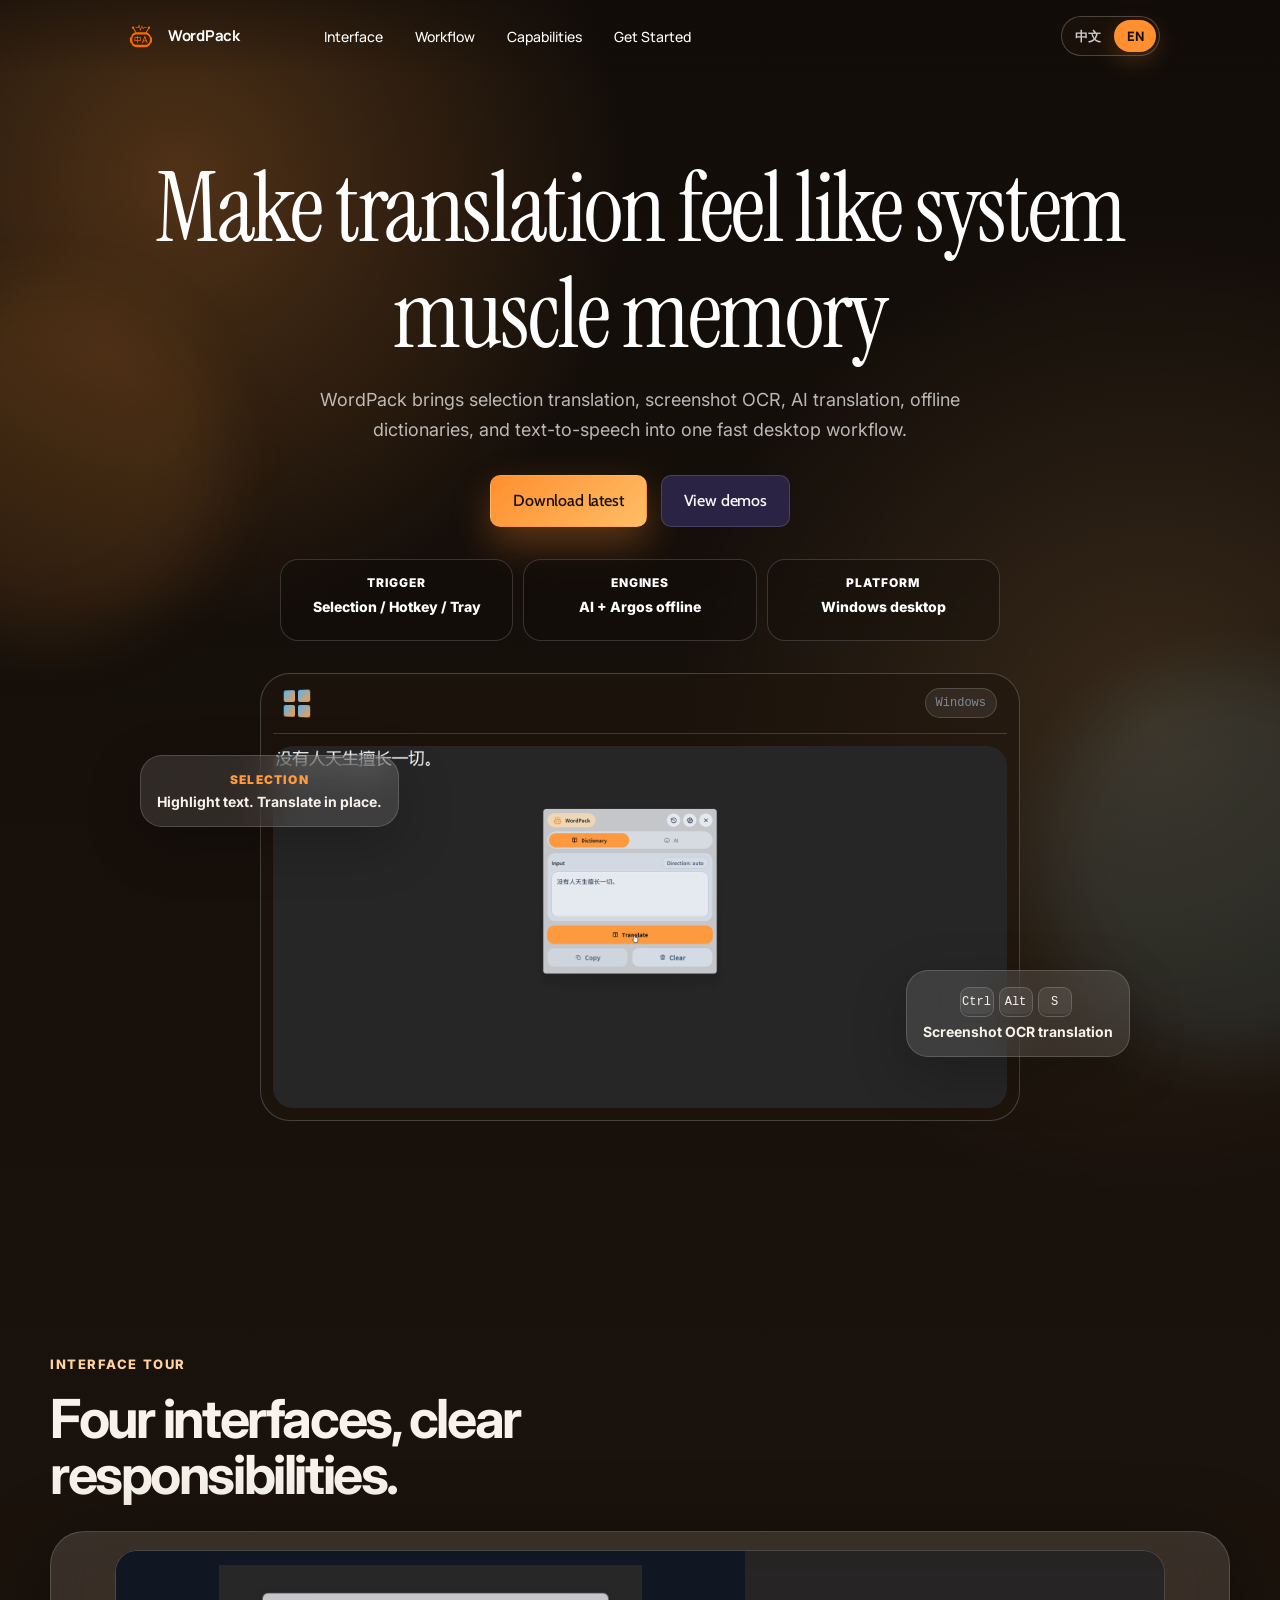
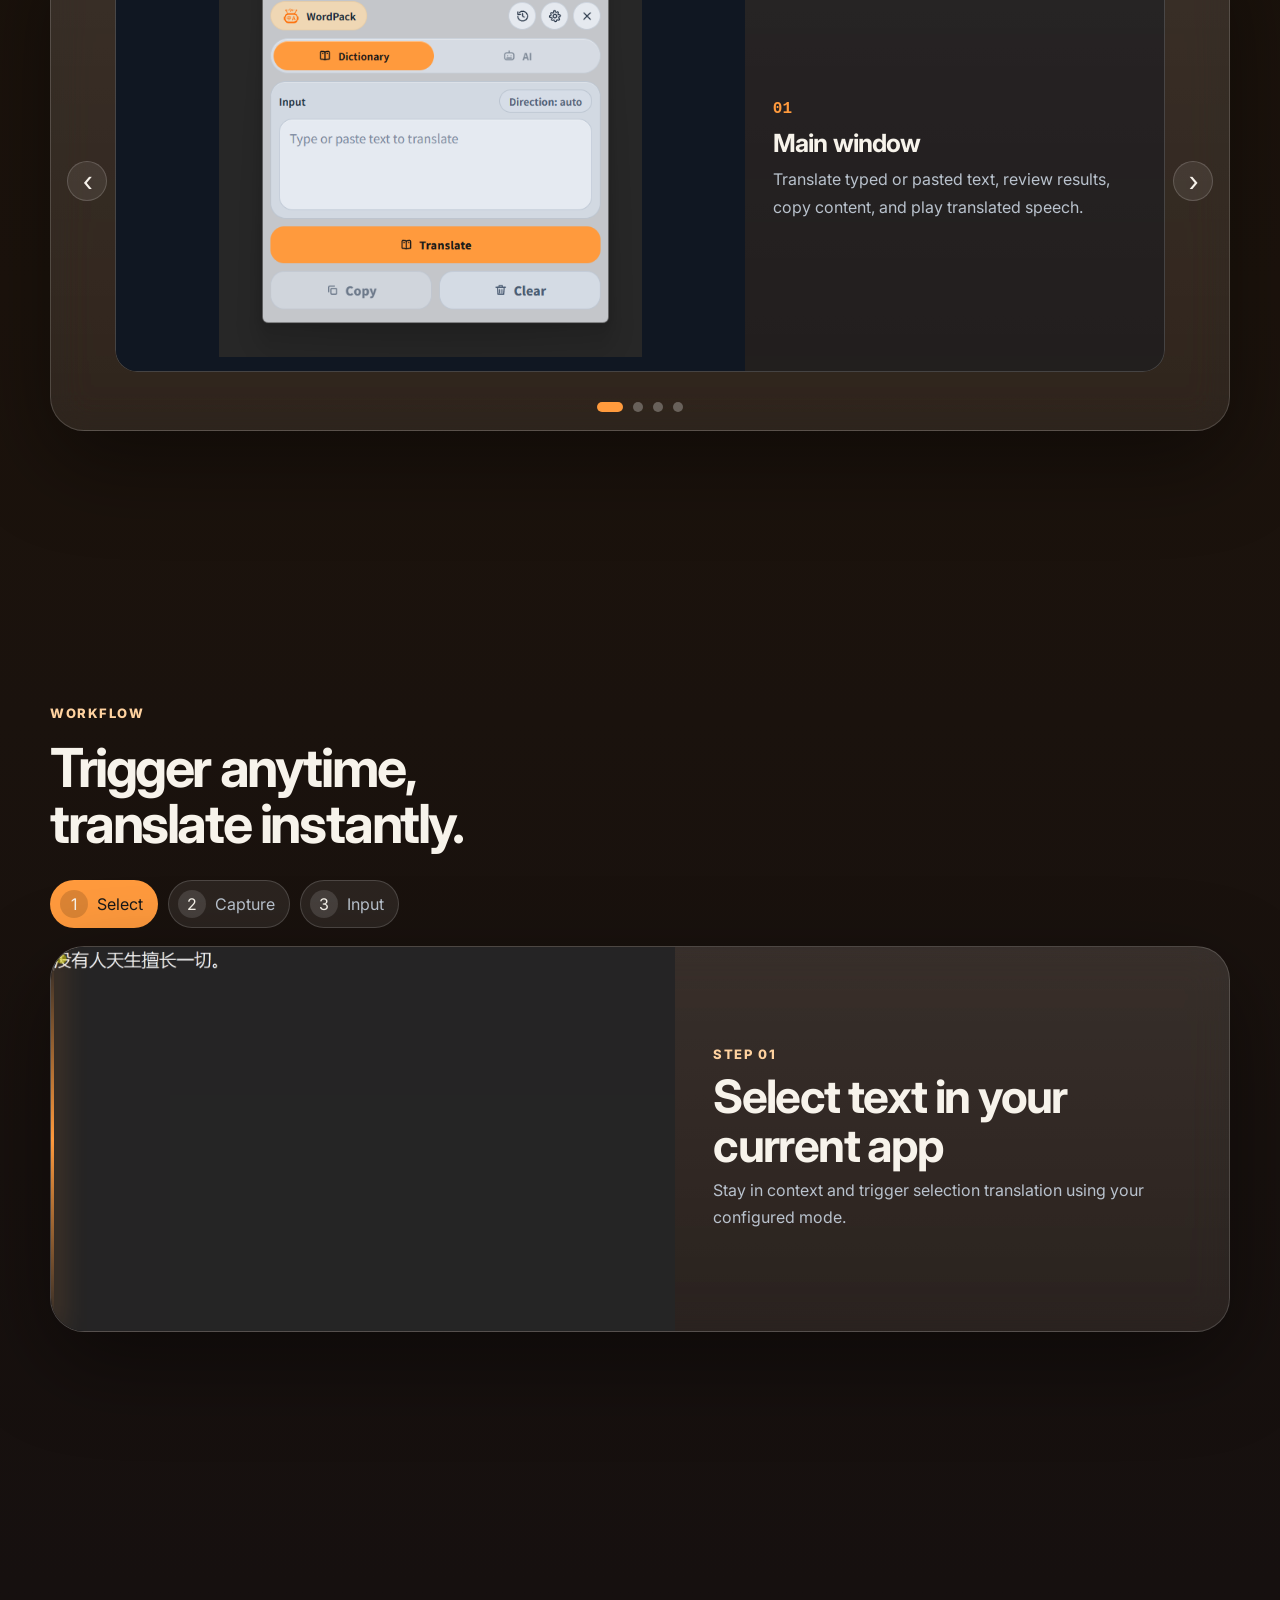
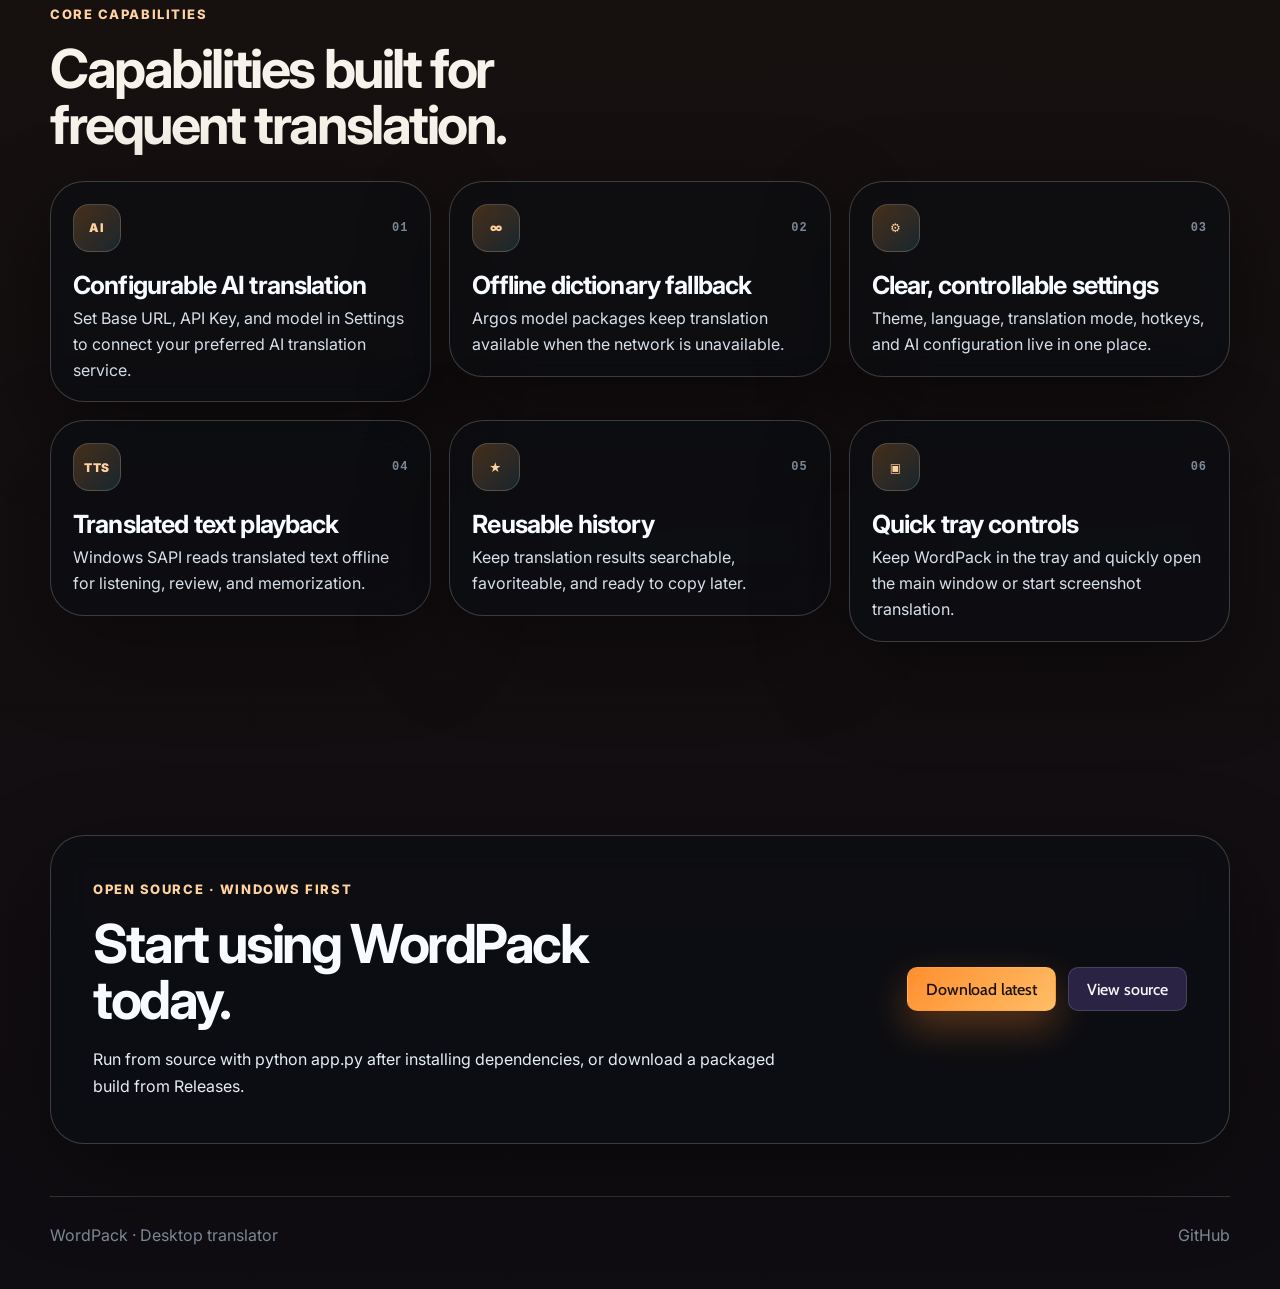
==== commit 9b0c4ce0: "Refine site hero/header behavior and mobile menu UX" ====
--- a/site/index.html
+++ b/site/index.html
@@ -6,21 +6,27 @@
     <meta name="description" content="WordPack 是一款为 Windows 高频使用场景打造的桌面翻译工具，支持划词、截图、AI、离线词典与语音播放。" />
     <title>WordPack 词小包｜Windows 高频翻译助手</title>
     <link rel="icon" href="./assets/app-icon.svg" type="image/svg+xml" />
+    <link rel="preconnect" href="https://fonts.googleapis.com" />
+    <link rel="preconnect" href="https://fonts.gstatic.com" crossorigin />
+    <link href="https://fonts.googleapis.com/css2?family=Cabin:wght@500;600;700&family=Instrument+Serif:ital@0;1&family=Inter:wght@400;500;600;700;800&family=Manrope:wght@500;600;700;800&display=swap" rel="stylesheet" />
     <link rel="stylesheet" href="./styles.css" />
   </head>
   <body>
-    <div class="scroll-progress" aria-hidden="true"><span></span></div>
+    <video class="site-video-bg" autoplay muted loop playsinline preload="metadata" aria-hidden="true">
+      <source src="https://d8j0ntlcm91z4.cloudfront.net/user_38xzZboKViGWJOttwIXH07lWA1P/hf_20260210_031346_d87182fb-b0af-4273-84d1-c6fd17d6bf0f.mp4" type="video/mp4" />
+    </video>
     <div class="ambient ambient-a" aria-hidden="true"></div>
     <div class="ambient ambient-b" aria-hidden="true"></div>
-    <div class="cursor-glow" aria-hidden="true"></div>
 
     <header class="site-header" data-reveal>
       <a class="brand" href="#top" aria-label="WordPack home">
-        <span class="brand-mark"><img src="./assets/app-icon.svg" alt="" /></span>
-        <span class="brand-copy"><strong>WordPack</strong><small data-i18n="brand.subtitle">词小包</small></span>
+        <span class="brand-mark" aria-hidden="true">
+          <img src="./assets/app-icon.svg" alt="" />
+        </span>
+        <span class="brand-copy"><strong data-i18n="brand.name">词小包</strong></span>
       </a>
       <nav class="nav" aria-label="Primary navigation">
-        <a href="#title-demo" data-i18n="nav.demo">演示</a>
+        <a href="#title-demo" data-i18n="nav.demo">界面</a>
         <a href="#title-workflow" data-i18n="nav.workflow">流程</a>
         <a href="#title-features" data-i18n="nav.features">功能</a>
         <a href="#title-download" data-i18n="nav.download">开始使用</a>
@@ -30,16 +36,22 @@
           <button class="lang-button active" type="button" data-lang="zh">中文</button>
           <button class="lang-button" type="button" data-lang="en">EN</button>
         </div>
-        <button class="theme-toggle" type="button" aria-label="切换亮暗主题" aria-pressed="false"><span></span></button>
-        <a class="button button-ghost" href="https://github.com/Gsource11/WordPack" target="_blank" rel="noreferrer">GitHub</a>
       </div>
+      <button class="mobile-menu-toggle" type="button" aria-label="Open menu" aria-controls="mobile-menu" aria-expanded="false"><span></span><span></span><span></span></button>
     </header>
+
+    <div class="mobile-menu" id="mobile-menu" aria-hidden="true">
+      <nav aria-label="Mobile navigation">
+        <a href="#title-demo" data-i18n="nav.demo">界面</a>
+        <a href="#title-workflow" data-i18n="nav.workflow">流程</a>
+        <a href="#title-features" data-i18n="nav.features">功能</a>
+        <a href="#title-download" data-i18n="nav.download">开始使用</a>
+      </nav></div>
 
     <main id="top">
       <section class="hero section-shell">
         <div class="hero-copy" data-reveal>
-          <div class="eyebrow"><span class="pulse-dot"></span><span data-i18n="hero.eyebrow">Windows 高频翻译助手</span></div>
-          <h1 data-i18n="hero.title">把翻译变成系统级的肌肉记忆。</h1>
+          <h1 data-i18n="hero.title">把翻译变成系统级的肌肉记忆</h1>
           <p class="hero-lead" data-i18n="hero.lead">WordPack 连接划词、截图 OCR、AI 翻译、离线词典和语音播放。无需打断当前工作流，在任何窗口里快速读懂外文内容。</p>
           <div class="hero-actions">
             <a class="button button-primary magnetic" href="https://github.com/Gsource11/WordPack/releases" target="_blank" rel="noreferrer" data-i18n="cta.download">下载最新版</a>
@@ -216,3 +228,6 @@
 
 
 
+
+
+
--- a/site/styles.css
+++ b/site/styles.css
@@ -17,8 +17,16 @@
   --radius-xl: 34px;
   --radius-lg: 24px;
   --radius-md: 18px;
-  --font-ui: Inter, ui-sans-serif, system-ui, -apple-system, BlinkMacSystemFont, "Segoe UI", "PingFang SC", "Microsoft YaHei UI", sans-serif;
-  --font-mono: "JetBrains Mono", "SFMono-Regular", Consolas, monospace;
+  --font-ui: Manrope, ui-sans-serif, system-ui, -apple-system, BlinkMacSystemFont, "Segoe UI", "PingFang SC", "Microsoft YaHei UI", sans-serif;
+  --font-heading: "Instrument Serif", Georgia, serif;
+  --font-body: Inter, ui-sans-serif, system-ui, -apple-system, BlinkMacSystemFont, "Segoe UI", "PingFang SC", "Microsoft YaHei UI", sans-serif;
+  --font-button: Cabin, ui-sans-serif, system-ui, sans-serif;
+  --text-1: var(--text);
+  --text-2: var(--muted);
+  --text-3: var(--subtle);
+  --stroke-soft: var(--stroke);
+  --panel-muted: var(--panel);
+  --accent-text: #181818;  --font-mono: "JetBrains Mono", "SFMono-Regular", Consolas, monospace;
 }
 
 body.theme-light {
@@ -69,19 +77,6 @@
   mix-blend-mode: overlay;
 }
 
-.cursor-glow {
-  position: fixed;
-  width: 32rem;
-  height: 32rem;
-  left: var(--x, 50%);
-  top: var(--y, 20%);
-  transform: translate(-50%, -50%);
-  border-radius: 50%;
-  background: radial-gradient(circle, rgba(255, 154, 61, 0.18), transparent 68%);
-  pointer-events: none;
-  z-index: -1;
-  transition: opacity 180ms ease;
-}
 
 .site-header {
   position: sticky;
@@ -451,7 +446,6 @@
 
 @media (prefers-reduced-motion: reduce) {
   *, *::before, *::after { animation-duration: .001ms !important; animation-iteration-count: 1 !important; scroll-behavior: auto !important; transition-duration: .001ms !important; }
-  .cursor-glow { display: none; }
 }
 
 /* Refined bilingual site layer */
@@ -623,3 +617,521 @@
     padding: 10px;
   }
 }
+
+/* 2026 landing hero refresh */
+body.menu-open { overflow: hidden; }
+body { font-family: var(--font-body); }
+.site-header {
+  position: fixed;
+  top: 0;
+  left: 0;
+  right: 0;
+  width: 100%;
+  margin: 0;
+  padding: 16px 120px;
+  border: 0;
+  border-radius: 0;
+  background: transparent;
+  box-shadow: none;
+  backdrop-filter: none;
+  z-index: 20;
+}
+.brand, .nav a, .header-actions { font-family: var(--font-ui); }
+.brand { color: #fff; }
+.brand-mark {
+  width: 34px;
+  height: 34px;
+  border-radius: 0;
+  background: transparent;
+  box-shadow: none;
+  color: #fff;
+}
+.brand-mark svg { width: 31px; height: 31px; }
+.brand-copy small { color: rgba(255,255,255,.68); }
+.nav { margin-right: auto; margin-left: 44px; gap: 18px; }
+.nav a {
+  padding: 0;
+  color: #fff;
+  font-size: 14px;
+  font-weight: 500;
+  border-radius: 0;
+  transition: opacity 160ms ease;
+}
+.nav a:hover { background: transparent; color: #fff; opacity: .8; }
+.nav-with-icon { display: inline-flex; align-items: center; gap: 4px; }
+.nav-with-icon svg { width: 16px; height: 16px; }
+.header-actions { gap: 10px; }
+.header-primary { min-height: 42px; border-radius: 8px; padding-inline: 18px; }
+.button { border-radius: 10px; font-family: var(--font-button); font-weight: 500; }
+.button-signin {
+  min-height: 42px;
+  border-radius: 8px;
+  border-color: #d4d4d4;
+  background: #fff;
+  color: #171717;
+  font-family: var(--font-ui);
+  font-size: 14px;
+  font-weight: 700;
+}
+.button-primary {
+  background: linear-gradient(135deg, #ff8f2f, #ffbd66);
+  color: #1b1208;
+  box-shadow: 0 16px 38px rgba(255, 139, 42, .32);
+}
+.button-primary:hover { background: linear-gradient(135deg, #ffa34c, #ffd08b); }
+.button-secondary {
+  background: #2b2344;
+  color: #f6f7f9;
+  border-color: rgba(255,255,255,.14);
+}
+.button-secondary:hover { background: #3a2d5e; }
+.theme-toggle { display: none; }
+.mobile-menu-toggle { display: none; }
+.mobile-menu {
+  position: fixed;
+  inset: 0;
+  z-index: 40;
+  display: grid;
+  place-content: center;
+  gap: 34px;
+  padding: 34px;
+  background: #020202;
+  color: #fff;
+  opacity: 0;
+  pointer-events: none;
+  transform: translateY(-12px);
+  transition: opacity 220ms ease, transform 220ms ease;
+}
+.mobile-menu.is-open { opacity: 1; pointer-events: auto; transform: translateY(0); }
+.mobile-menu nav { display: grid; gap: 22px; text-align: center; }
+.mobile-menu nav a { font-family: var(--font-heading); font-size: clamp(42px, 12vw, 76px); line-height: .92; }
+.mobile-menu-actions { display: flex; gap: 12px; justify-content: center; flex-wrap: wrap; }
+.mobile-menu-close {
+  position: absolute;
+  top: 18px;
+  right: 24px;
+  border: 0;
+  background: transparent;
+  color: #fff;
+  font-size: 44px;
+  line-height: 1;
+  cursor: pointer;
+}
+.hero.section-shell {
+  width: 100%;
+  min-height: 100vh;
+  padding: 132px 24px 76px;
+  display: flex;
+  flex-direction: column;
+  align-items: center;
+  justify-content: center;
+  gap: 26px;
+  overflow: hidden;
+  isolation: isolate;
+  text-align: center;
+}
+.hero-video {
+  position: absolute;
+  inset: 0;
+  width: 100%;
+  height: 100%;
+  object-fit: cover;
+  z-index: -2;
+}
+.hero::before {
+  content: "";
+  position: absolute;
+  inset: 0;
+  z-index: -1;
+  pointer-events: none;
+  background:
+    radial-gradient(circle at 50% 30%, rgba(255, 154, 61, .16), transparent 30rem),
+    linear-gradient(180deg, rgba(9,7,5,.08), rgba(9,7,5,.16));
+}
+.hero-copy {
+  position: relative;
+  z-index: 2;
+  display: flex;
+  flex-direction: column;
+  align-items: center;
+  max-width: 980px;
+  margin: 0 auto;
+}
+.hero-pill {
+  height: 38px;
+  display: inline-flex;
+  align-items: center;
+  gap: 10px;
+  padding: 4px 13px 4px 4px;
+  border: 1px solid rgba(255, 188, 117, .52);
+  border-radius: 10px;
+  background: rgba(84, 48, 25, .42);
+  color: #fff;
+  font-family: var(--font-button);
+  font-size: 14px;
+  font-weight: 500;
+  backdrop-filter: blur(14px);
+}
+.hero-pill span {
+  display: inline-grid;
+  place-items: center;
+  height: 30px;
+  padding: 0 10px;
+  border-radius: 6px;
+  background: #ff8f2f;
+  color: #fff;
+}
+.hero-pill strong { font-weight: 500; }
+.hero h1 {
+  max-width: 980px;
+  margin: 24px auto 18px;
+  color: #fff;
+  font-family: var(--font-heading);
+  font-size: clamp(52px, 8vw, 96px);
+  font-weight: 400;
+  line-height: 1.1;
+  letter-spacing: -.035em;
+}
+.hero h1 em { font-style: italic; letter-spacing: -.015em; margin-inline: .04em; }
+.hero-lead {
+  max-width: 662px;
+  margin: 0 auto;
+  color: rgba(255,255,255,.7);
+  font-family: var(--font-body);
+  font-size: 18px;
+  line-height: 1.65;
+}
+.hero-actions { justify-content: center; gap: 14px; margin-top: 30px; }
+.hero-actions .button { min-height: 52px; padding-inline: 22px; font-size: 16px; }
+.hero-facts {
+  width: min(720px, 100%);
+  margin-top: 32px;
+}
+.hero-facts div {
+  border-color: rgba(255,255,255,.16);
+  background: rgba(17, 13, 9, .34);
+  backdrop-filter: blur(16px);
+}
+.hero-facts dt, .hero-facts dd { color: #fff; }
+.hero-stage {
+  z-index: 2;
+  width: min(980px, calc(100% - 32px));
+  min-height: 0;
+  margin-top: 6px;
+}
+.windows-device {
+  max-width: 760px;
+  margin: 0 auto;
+  border-color: rgba(255,255,255,.2);
+  background: rgba(31, 21, 13, .62);
+}
+.showcase, .workflow, .features, .download { position: relative; z-index: 1; }
+@media (max-width: 980px) {
+  .site-header { padding: 16px 24px; }
+  .nav, .header-actions { display: none; }
+  .mobile-menu-toggle {
+    display: grid;
+    gap: 5px;
+    width: 42px;
+    height: 42px;
+    place-content: center;
+    border: 0;
+    background: transparent;
+    color: #fff;
+    cursor: pointer;
+  }
+  .mobile-menu-toggle span { display: block; width: 24px; height: 2px; border-radius: 999px; background: currentColor; }
+}
+@media (max-width: 720px) {
+  .hero.section-shell { padding: 112px 16px 52px; justify-content: flex-start; }
+  .hero h1 { font-size: clamp(46px, 15vw, 66px); }
+  .hero-lead { font-size: 16px; }
+  .hero-actions { width: 100%; flex-direction: column; }
+  .hero-actions .button { width: min(100%, 330px); }
+  .hero-facts { grid-template-columns: 1fr; }
+  .hero-stage { width: 100%; }
+}
+
+/* Product-aligned corrections */
+body {
+  background:
+    radial-gradient(circle at 14% 4%, rgba(255, 154, 61, 0.26), transparent 28rem),
+    radial-gradient(circle at 90% 16%, rgba(255, 190, 116, 0.15), transparent 30rem),
+    linear-gradient(180deg, #120d09 0%, #1c130c 42%, #100d12 100%);
+}
+body::before {
+  content: "";
+  position: fixed;
+  inset: 0;
+  z-index: -3;
+  pointer-events: none;
+  background-image:
+    linear-gradient(rgba(255,255,255,.035) 1px, transparent 1px),
+    linear-gradient(90deg, rgba(255,255,255,.03) 1px, transparent 1px);
+  background-size: 72px 72px;
+  mask-image: linear-gradient(180deg, rgba(0,0,0,.85), rgba(0,0,0,.22));
+}
+body.theme-light {
+  background:
+    radial-gradient(circle at 14% 4%, rgba(255, 154, 61, 0.20), transparent 28rem),
+    radial-gradient(circle at 90% 16%, rgba(255, 190, 116, 0.16), transparent 30rem),
+    linear-gradient(180deg, #fff7ed 0%, #f5e7d4 42%, #fffaf2 100%);
+}
+.site-header {
+  padding: 16px 120px;
+  background: linear-gradient(180deg, rgba(18, 13, 9, .44), rgba(18, 13, 9, 0));
+}
+.nav { margin-left: 44px; margin-right: 0; gap: 28px; }
+.nav-with-icon { display: none; }
+.header-actions { display: flex; }
+.header-actions .lang-switch { display: flex; }
+.header-actions .button-signin,
+.header-actions .header-primary { display: none; }
+.lang-switch {
+  border-color: rgba(255,255,255,.22);
+  background: rgba(35, 22, 12, .46);
+  backdrop-filter: blur(14px);
+}
+.lang-button { color: rgba(255,255,255,.78); font-family: var(--font-ui); }
+.lang-button.active { background: #ff8f2f; color: #17100a; }
+.hero.section-shell { min-height: 100svh; }
+.hero::after {
+  content: "";
+  position: absolute;
+  left: 0;
+  right: 0;
+  bottom: -1px;
+  height: 220px;
+  z-index: -1;
+  pointer-events: none;
+  background: linear-gradient(180deg, rgba(18,13,9,0), #1c130c 78%);
+}
+.hero h1 {
+  font-style: normal;
+  max-width: 1020px;
+  letter-spacing: -.025em;
+}
+.hero h1 em,
+.hero h1 span { font-style: normal; letter-spacing: inherit; margin: 0; }
+.hero-video { opacity: .88; }
+.showcase,
+.workflow,
+.features,
+.download {
+  background: transparent;
+}
+.showcase.section-shell,
+.workflow.section-shell,
+.features.section-shell,
+.download.section-shell {
+  margin-top: clamp(70px, 9vw, 132px);
+}
+.mobile-menu-actions { display: none; }
+.mobile-menu nav a { font-family: var(--font-heading); font-style: normal; }
+@media (max-width: 980px) {
+  .site-header { padding: 16px 24px; }
+  .header-actions { display: flex; margin-left: auto; }
+  .header-actions .lang-switch { display: flex; }
+  .nav { display: none; }
+  .mobile-menu-toggle { margin-left: 10px; }
+}
+@media (max-width: 520px) {
+  .brand-copy small { display: none; }
+  .site-header { padding: 12px 14px; gap: 8px; }
+  .lang-button { min-width: 38px; padding-inline: 8px; }
+}
+
+/* Final product navigation and global motion background */
+.site-video-bg {
+  position: fixed;
+  inset: 0;
+  width: 100%;
+  height: 100%;
+  object-fit: cover;
+  z-index: -4;
+  opacity: .9;
+  pointer-events: none;
+}
+body::after {
+  content: "";
+  position: fixed;
+  inset: 0;
+  z-index: -3;
+  pointer-events: none;
+  background:
+    radial-gradient(circle at 48% 10%, rgba(255, 154, 61, .15), transparent 30rem),
+    linear-gradient(180deg, rgba(16, 10, 5, .18), rgba(16, 10, 5, .42));
+}
+.site-header {
+  justify-content: flex-start;
+  gap: 0;
+}
+.nav {
+  margin-left: 44px;
+  margin-right: auto;
+  gap: 4px;
+}
+.nav a {
+  padding: 10px 14px;
+  border-radius: 999px;
+}
+.nav a:hover {
+  background: rgba(255,255,255,.08);
+}
+.header-actions {
+  margin-left: auto;
+}
+.brand-copy {
+  min-width: 88px;
+}
+.brand-copy strong {
+  color: #fff;
+  font-size: 15px;
+}
+.hero-pill {
+  padding: 0 16px;
+  justify-content: center;
+}
+.hero-pill span { display: none; }
+.hero-video { display: none; }
+.showcase.section-shell,
+.workflow.section-shell,
+.features.section-shell,
+.download.section-shell {
+  background: transparent;
+}
+@media (max-width: 980px) {
+  .site-header { justify-content: space-between; }
+  .brand-copy { min-width: auto; }
+}
+
+/* Smooth hero-to-content transition */
+.hero::after {
+  display: none;
+}
+.hero.section-shell {
+  padding-bottom: clamp(48px, 7vw, 92px);
+}
+.showcase.section-shell {
+  margin-top: clamp(36px, 5vw, 72px);
+}
+
+/* Final no-mask background */
+body::after,
+.hero::before,
+body::before {
+  display: none;
+}
+.site-video-bg {
+  opacity: 1;
+}
+
+
+/* Remove hero Windows card shadow/glow */
+.windows-device {
+  box-shadow: none;
+}
+.windows-orbit {
+  display: none;
+}
+
+/* Hide removed scroll progress indicator */
+.scroll-progress {
+  display: none;
+}
+
+/* Features readability: 2 + 1 (deeper card tint + brighter body text) */
+.feature-tile {
+  background: rgba(10, 14, 20, 0.58);
+  border-color: rgba(255, 255, 255, 0.2);
+  backdrop-filter: blur(18px) saturate(140%);
+}
+.feature-tile h3 {
+  color: #f8fbff;
+}
+.feature-tile p {
+  color: #d8e0ea;
+}
+
+/* Download readability: 2 + 1 (deeper card tint + brighter body text) */
+.download.section-shell {
+  background: rgba(10, 14, 20, 0.58);
+  border-color: rgba(255, 255, 255, 0.2);
+  backdrop-filter: blur(18px) saturate(140%);
+}
+.download.section-shell h2 {
+  color: #f8fbff;
+}
+.download.section-shell p {
+  color: #e6edf5;
+}
+
+/* Mobile dropdown menu: under toggle button, glass card style */
+@media (max-width: 980px) {
+  .mobile-menu {
+    position: fixed;
+    top: 74px;
+    right: 24px;
+    left: auto;
+    inset: auto 24px auto auto;
+    width: fit-content;
+    min-width: 132px;
+    max-width: calc(100vw - 28px);
+    display: block;
+    padding: 8px;
+    border: 1px solid rgba(255, 255, 255, 0.22);
+    border-radius: 14px;
+    background: rgba(24, 16, 34, 0.58);
+    box-shadow: 0 24px 52px rgba(6, 4, 10, 0.42);
+    backdrop-filter: blur(20px) saturate(140%);
+    opacity: 0;
+    pointer-events: none;
+    transform: translateY(-8px) scale(0.985);
+    transform-origin: top right;
+    transition: opacity 180ms ease, transform 180ms ease;
+    z-index: 38;
+  }
+  .mobile-menu.is-open {
+    opacity: 1;
+    pointer-events: auto;
+    transform: translateY(0) scale(1);
+  }
+  .mobile-menu nav {
+    display: grid;
+    gap: 2px;
+  }
+  .mobile-menu nav a {
+    padding: 11px 12px;
+    border-radius: 10px;
+    font-family: var(--font-ui);
+    font-size: 14px;
+    font-weight: 600;
+    line-height: 1.2;
+    color: rgba(255, 255, 255, 0.94);
+  }
+  .mobile-menu nav a:hover {
+    background: rgba(255, 255, 255, 0.1);
+  }
+  .mobile-menu-close,
+  .mobile-menu-actions {
+    display: none;
+  }
+}
+@media (max-width: 520px) {
+  .mobile-menu {
+    top: 64px;
+    right: 14px;
+    min-width: 124px;
+    max-width: calc(100vw - 20px);
+  }
+}
+
+/* Header visibility behavior: show on first screen or when scrolling up */
+.site-header {
+  transition: transform 220ms ease, opacity 220ms ease;
+}
+.site-header.header-hidden {
+  transform: translateY(calc(-100% - 10px));
+  opacity: 0;
+  pointer-events: none;
+}
